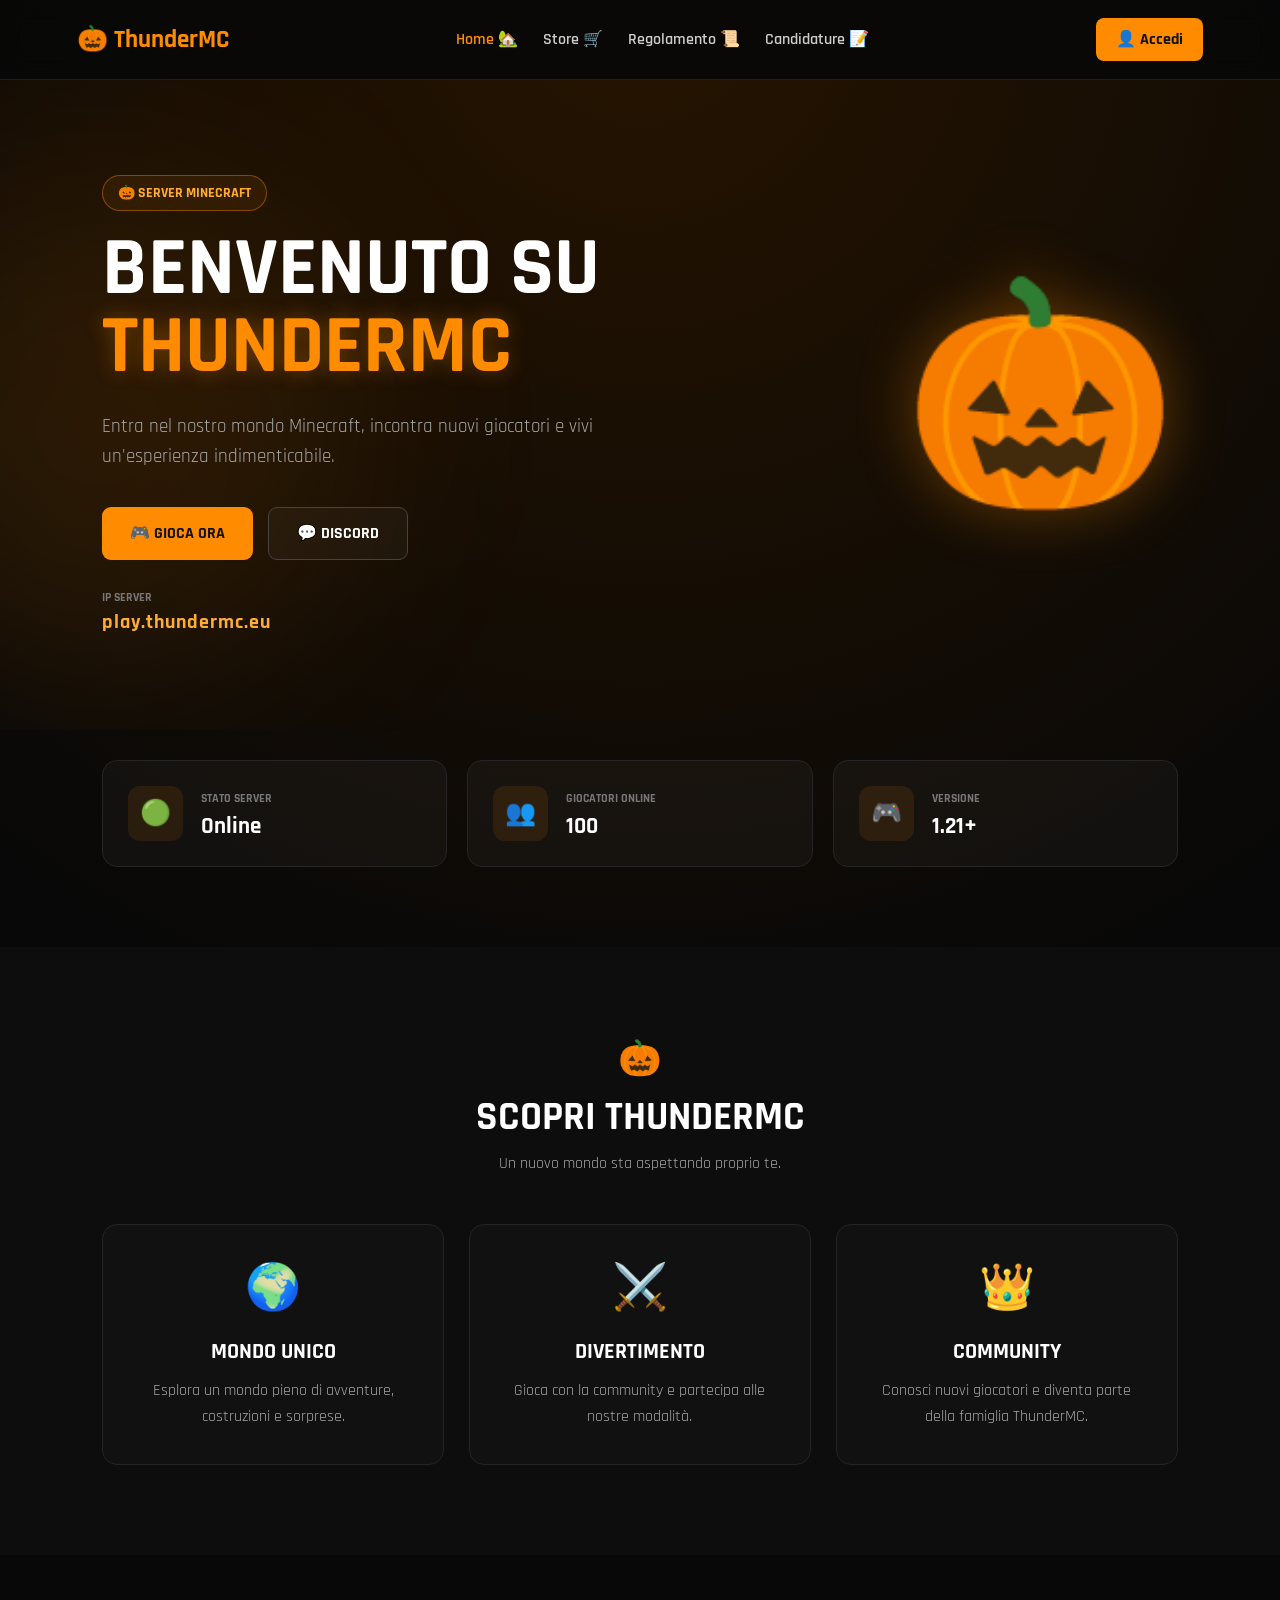
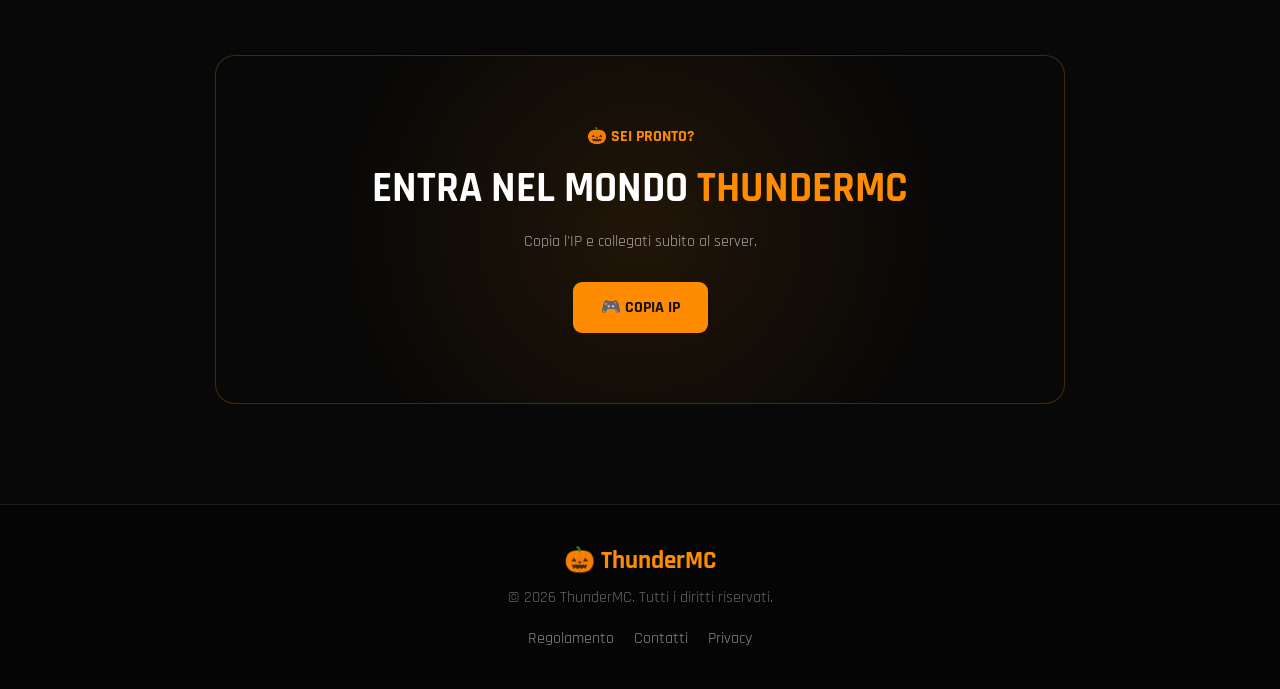
==== index.html @ 4a059ba6 "Add files via upload" ====
<!DOCTYPE html>
<html lang="it">
<head>
    <meta charset="UTF-8">
    <meta name="viewport" content="width=device-width, initial-scale=1.0">

    <title>🎃 ThunderMC — Server Minecraft</title>

    <link rel="stylesheet" href="style.css">
</head>

<body>

    <!-- PARTICELLE -->
    <div class="particles"></div>

    <!-- NAVBAR -->
    <header class="navbar">

        <div class="logo">
            🎃 <span>ThunderMC</span>
        </div>

        <nav>
            <a href="index.html" class="active">Home 🏡</a>
            <a href="shop.html">Store 🛒</a>
            <a href="regolamento.html">Regolamento 📜</a>
            <a href="candidature.html">Candidature 📝</a>
        </nav>

        <a href="login.html" class="login-btn">
            👤 Accedi
        </a>

    </header>


    <!-- HERO -->
    <main>

        <section class="hero">

            <div class="hero-content">

                <div class="badge">
                    🎃 SERVER MINECRAFT
                </div>

                <h1>
                    BENVENUTO SU
                    <span>THUNDERMC</span>
                </h1>

                <p>
                    Entra nel nostro mondo Minecraft, incontra nuovi
                    giocatori e vivi un'esperienza indimenticabile.
                </p>

                <div class="hero-buttons">

                    <button class="primary-btn" onclick="copyIP()">
                        🎮 GIOCA ORA
                    </button>

                    <a
                        href="https://discord.gg/MjshbnTfMN"
                        target="_blank"
                        class="secondary-btn">
                        💬 DISCORD
                    </a>

                </div>

                <div class="server-ip">
                    <span>IP SERVER</span>
                    <strong id="serverIP">
                        play.thundermc.eu
                    </strong>
                </div>

            </div>

            <div class="hero-pumpkin">
                🎃
            </div>

        </section>


        <!-- SERVER STATUS -->
        <section class="status-section">

            <div class="status-card">

                <div class="status-icon">
                    🟢
                </div>

                <div>
                    <span>STATO SERVER</span>
                    <h3>Online</h3>
                </div>

            </div>


            <div class="status-card">

                <div class="status-icon">
                    👥
                </div>

                <div>
                    <span>GIOCATORI ONLINE</span>
                    <h3 id="players">
                        100
                    </h3>
                </div>

            </div>


            <div class="status-card">

                <div class="status-icon">
                    🎮
                </div>

                <div>
                    <span>VERSIONE</span>
                    <h3>1.21+</h3>
                </div>

            </div>

        </section>


        <!-- ABOUT -->
        <section class="about">

            <div class="section-title">
                <span>🎃</span>
                <h2>SCOPRI THUNDERMC</h2>
                <p>
                    Un nuovo mondo sta aspettando proprio te.
                </p>
            </div>


            <div class="features">

                <div class="feature-card">

                    <div class="feature-icon">
                        🌍
                    </div>

                    <h3>MONDO UNICO</h3>

                    <p>
                        Esplora un mondo pieno di avventure,
                        costruzioni e sorprese.
                    </p>

                </div>


                <div class="feature-card">

                    <div class="feature-icon">
                        ⚔️
                    </div>

                    <h3>DIVERTIMENTO</h3>

                    <p>
                        Gioca con la community e partecipa
                        alle nostre modalità.
                    </p>

                </div>


                <div class="feature-card">

                    <div class="feature-icon">
                        👑
                    </div>

                    <h3>COMMUNITY</h3>

                    <p>
                        Conosci nuovi giocatori e diventa
                        parte della famiglia ThunderMC.
                    </p>

                </div>

            </div>

        </section>


        <!-- CTA -->
        <section class="cta">

            <div>

                <span>🎃 SEI PRONTO?</span>

                <h2>
                    ENTRA NEL MONDO
                    <strong>THUNDERMC</strong>
                </h2>

                <p>
                    Copia l'IP e collegati subito al server.
                </p>

                <button class="primary-btn" onclick="copyIP()">
                    🎮 COPIA IP
                </button>

            </div>

        </section>

    </main>


    <!-- FOOTER -->
    <footer>

        <div class="footer-logo">
            🎃 ThunderMC
        </div>

        <p>
            © 2026 ThunderMC. Tutti i diritti riservati.
        </p>

        <div class="footer-links">
            <a href="regolamento.html">Regolamento</a>
            <a href="contatti.html">Contatti</a>
            <a href="privacy.html">Privacy</a>
        </div>

    </footer>


    <script src="script.js"></script>

</body>
</html>
---- style.css ----
@import url('https://fonts.googleapis.com/css2?family=Rajdhani:wght@400;500;600;700&display=swap');

* {
    margin: 0;
    padding: 0;
    box-sizing: border-box;
}

:root {
    --orange: #ff8c00;
    --orange-light: #ffad32;
    --dark: #080808;
    --dark-2: #111111;
    --dark-3: #181818;
    --text: #ffffff;
    --gray: #a5a5a5;
}

body {
    font-family: 'Rajdhani', sans-serif;
    background:
        radial-gradient(circle at top, #261400 0%, #080808 45%);
    color: var(--text);
    min-height: 100vh;
}


/* NAVBAR */

.navbar {
    width: 100%;
    height: 80px;
    padding: 0 6%;
    display: flex;
    align-items: center;
    justify-content: space-between;

    background: rgba(8, 8, 8, 0.92);
    border-bottom: 1px solid rgba(255, 140, 0, 0.15);

    position: sticky;
    top: 0;
    z-index: 100;
    backdrop-filter: blur(12px);
}

.logo {
    font-size: 25px;
    font-weight: 700;
}

.logo span {
    color: var(--orange);
}

nav {
    display: flex;
    gap: 25px;
}

nav a {
    color: #ccc;
    text-decoration: none;
    font-weight: 600;
    transition: 0.3s;
}

nav a:hover,
nav a.active {
    color: var(--orange);
}

.login-btn {
    padding: 11px 20px;
    border-radius: 8px;

    background: var(--orange);
    color: #111;

    text-decoration: none;
    font-weight: 700;

    transition: 0.3s;
}

.login-btn:hover {
    transform: translateY(-2px);
    box-shadow: 0 0 25px rgba(255, 140, 0, 0.4);
}


/* HERO */

.hero {
    min-height: 650px;
    padding: 80px 8%;

    display: flex;
    align-items: center;
    justify-content: space-between;

    position: relative;
    overflow: hidden;
}

.hero::before {
    content: "";
    position: absolute;

    width: 500px;
    height: 500px;

    background: rgba(255, 140, 0, 0.10);
    filter: blur(100px);
    border-radius: 50%;

    left: -150px;
    top: 100px;
}

.hero-content {
    max-width: 700px;
    position: relative;
    z-index: 2;
}

.badge {
    display: inline-block;

    padding: 8px 15px;
    margin-bottom: 20px;

    border: 1px solid rgba(255, 140, 0, 0.4);
    border-radius: 50px;

    color: var(--orange-light);
    background: rgba(255, 140, 0, 0.08);

    font-size: 14px;
    font-weight: 700;
}

.hero h1 {
    font-size: clamp(45px, 7vw, 82px);
    line-height: 0.95;
    font-weight: 700;
}

.hero h1 span {
    color: var(--orange);
    display: block;

    text-shadow:
        0 0 20px rgba(255, 140, 0, 0.35);
}

.hero p {
    margin-top: 25px;
    max-width: 600px;

    color: var(--gray);
    font-size: 19px;
    line-height: 1.6;
}

.hero-buttons {
    display: flex;
    gap: 15px;
    margin-top: 35px;
}

.primary-btn,
.secondary-btn {
    padding: 15px 28px;

    border-radius: 9px;

    font-family: inherit;
    font-size: 16px;
    font-weight: 700;

    text-decoration: none;
    cursor: pointer;

    transition: 0.3s;
}

.primary-btn {
    border: none;
    background: var(--orange);
    color: #111;
}

.primary-btn:hover {
    transform: translateY(-3px);
    box-shadow: 0 10px 35px rgba(255, 140, 0, 0.35);
}

.secondary-btn {
    border: 1px solid #444;
    color: white;
    background: rgba(255,255,255,0.03);
}

.secondary-btn:hover {
    border-color: var(--orange);
    color: var(--orange);
}

.server-ip {
    margin-top: 30px;

    display: flex;
    flex-direction: column;
    gap: 4px;
}

.server-ip span {
    color: #777;
    font-size: 12px;
    font-weight: 700;
}

.server-ip strong {
    color: var(--orange-light);
    font-size: 20px;
    letter-spacing: 1px;
}


/* PUMPKIN */

.hero-pumpkin {
    font-size: 220px;

    filter:
        drop-shadow(0 0 30px rgba(255, 140, 0, 0.35));

    animation: floating 4s ease-in-out infinite;

    user-select: none;
}

@keyframes floating {

    0%, 100% {
        transform: translateY(0);
    }

    50% {
        transform: translateY(-20px);
    }

}


/* STATUS */

.status-section {
    padding: 30px 8% 80px;

    display: grid;
    grid-template-columns:
        repeat(3, 1fr);

    gap: 20px;
}

.status-card {
    padding: 25px;

    background: rgba(255,255,255,0.03);
    border: 1px solid #252525;

    border-radius: 15px;

    display: flex;
    align-items: center;
    gap: 18px;

    transition: 0.3s;
}

.status-card:hover {
    border-color: rgba(255, 140, 0, 0.4);
    transform: translateY(-4px);
}

.status-icon {
    width: 55px;
    height: 55px;

    display: grid;
    place-items: center;

    background: rgba(255, 140, 0, 0.1);
    border-radius: 12px;

    font-size: 25px;
}

.status-card span {
    color: #777;
    font-size: 12px;
    font-weight: 700;
}

.status-card h3 {
    margin-top: 4px;
    font-size: 23px;
}


/* ABOUT */

.about {
    padding: 90px 8%;
    background: #0d0d0d;
}

.section-title {
    text-align: center;
    margin-bottom: 50px;
}

.section-title span {
    font-size: 35px;
}

.section-title h2 {
    margin-top: 10px;
    font-size: 40px;
}

.section-title p {
    margin-top: 10px;
    color: var(--gray);
}


.features {
    display: grid;
    grid-template-columns:
        repeat(3, 1fr);

    gap: 25px;
}

.feature-card {
    padding: 35px;

    text-align: center;

    background: #111;
    border: 1px solid #242424;

    border-radius: 15px;

    transition: 0.3s;
}

.feature-card:hover {
    transform: translateY(-8px);
    border-color: var(--orange);
}

.feature-icon {
    font-size: 45px;
    margin-bottom: 20px;
}

.feature-card h3 {
    font-size: 22px;
    margin-bottom: 12px;
}

.feature-card p {
    color: var(--gray);
    line-height: 1.6;
}


/* CTA */

.cta {
    padding: 100px 8%;
    text-align: center;
}

.cta > div {
    max-width: 850px;
    margin: auto;

    padding: 70px 30px;

    border: 1px solid rgba(255, 140, 0, 0.25);
    border-radius: 20px;

    background:
        radial-gradient(
            circle at center,
            rgba(255,140,0,0.10),
            transparent 70%
        );
}

.cta span {
    color: var(--orange);
    font-weight: 700;
}

.cta h2 {
    margin-top: 15px;
    font-size: 42px;
}

.cta h2 strong {
    color: var(--orange);
}

.cta p {
    color: var(--gray);
    margin: 15px 0 30px;
}


/* FOOTER */

footer {
    padding: 40px 8%;

    background: #050505;

    text-align: center;

    border-top: 1px solid #1c1c1c;
}

.footer-logo {
    font-size: 25px;
    font-weight: 700;
    color: var(--orange);
}

footer p {
    margin-top: 10px;
    color: #666;
}

.footer-links {
    margin-top: 20px;

    display: flex;
    justify-content: center;
    gap: 20px;
}

.footer-links a {
    color: #888;
    text-decoration: none;
}

.footer-links a:hover {
    color: var(--orange);
}


/* MOBILE */

@media (max-width: 900px) {

    .navbar {
        height: auto;
        padding: 20px;
        flex-wrap: wrap;
        gap: 20px;
    }

    nav {
        width: 100%;
        order: 3;

        justify-content: center;
        flex-wrap: wrap;
    }

    .hero {
        padding: 70px 6%;
        text-align: center;
    }

    .hero-content {
        margin: auto;
    }

    .hero-buttons {
        justify-content: center;
        flex-wrap: wrap;
    }

    .hero-pumpkin {
        display: none;
    }

    .server-ip {
        align-items: center;
    }

    .status-section,
    .features {
        grid-template-columns: 1fr;
    }

    .section-title h2,
    .cta h2 {
        font-size: 32px;
    }

}

@media (max-width: 500px) {

    .login-btn {
        display: none;
    }

    nav {
        gap: 12px;
    }

    nav a {
        font-size: 14px;
    }

    .hero h1 {
        font-size: 48px;
    }

}


/* =========================
   🎃 STORE THUNDERMC
========================= */

.categories {
    display: flex;
    justify-content: center;
    align-items: center;
    flex-wrap: wrap;
    gap: 12px;
    margin: 35px auto;
    max-width: 1100px;
}

.category {
    padding: 13px 22px;
    border: 1px solid rgba(255, 140, 0, 0.25);
    border-radius: 12px;
    background: #111;
    color: #aaa;
    font-size: 15px;
    font-weight: 800;
    cursor: pointer;
    transition: .25s;
}

.category:hover {
    color: #fff;
    border-color: #ff8c00;
    transform: translateY(-2px);
}

.category.active {
    background: #ff8c00;
    color: #111;
    border-color: #ff8c00;
    box-shadow: 0 0 20px rgba(255, 140, 0, .25);
}


/* =========================
   🛒 GRIGLIA PRODOTTI
========================= */

.products-grid {
    width: 100%;
    max-width: 1200px;
    margin: 0 auto;
    padding: 20px;

    display: grid;
    grid-template-columns:
        repeat(3, minmax(0, 1fr));

    gap: 22px;
    box-sizing: border-box;
}

.store-product {
    background:
        linear-gradient(
            145deg,
            rgba(25,25,25,.98),
            rgba(10,10,10,.98)
        );

    border: 1px solid rgba(255,140,0,.16);
    border-radius: 20px;

    padding: 28px 22px;
    text-align: center;

    transition:
        transform .25s,
        border-color .25s,
        box-shadow .25s;
}

.store-product:hover {
    transform: translateY(-7px);

    border-color: rgba(255,140,0,.65);

    box-shadow:
        0 15px 35px rgba(0,0,0,.45),
        0 0 25px rgba(255,140,0,.08);
}


/* =========================
   🎃 ICONA
========================= */

.product-icon {
    width: 90px;
    height: 90px;

    margin: 0 auto 18px;

    display: flex;
    align-items: center;
    justify-content: center;

    border-radius: 22px;

    background: rgba(255,140,0,.08);

    border: 1px solid rgba(255,140,0,.15);

    font-size: 48px;

    transition: .25s;
}

.store-product:hover .product-icon {
    transform: scale(1.08) rotate(-2deg);

    background: rgba(255,140,0,.13);
}


/* =========================
   🏷️ NOME
========================= */

.product-name {
    color: #fff;

    font-size: 23px;
    font-weight: 900;

    margin-bottom: 10px;
}


/* =========================
   📝 DESCRIZIONE
========================= */

.product-description {
    min-height: 48px;

    color: #999;

    font-size: 14px;
    line-height: 1.5;

    margin-bottom: 18px;
}


/* =========================
   💰 PREZZO
========================= */

.product-price {
    color: #ff8c00;

    font-size: 25px;
    font-weight: 900;

    margin-bottom: 18px;
}


/* =========================
   🛒 ACQUISTA
========================= */

.buy-button {
    width: 100%;

    padding: 14px;

    border: none;
    border-radius: 11px;

    background: #ff8c00;
    color: #111;

    font-size: 15px;
    font-weight: 900;

    cursor: pointer;

    transition: .25s;
}

.buy-button:hover {
    transform: translateY(-2px);

    box-shadow:
        0 8px 25px rgba(255,140,0,.25);
}


/* =========================
   📱 TELEFONO
========================= */

@media (max-width: 900px) {

    .products-grid {
        grid-template-columns:
            repeat(2, minmax(0, 1fr));
    }

}


@media (max-width: 600px) {

    .categories {
        padding: 0 15px;
        gap: 8px;
    }

    .category {
        flex: 1 1 calc(50% - 8px);
        padding: 12px 8px;
        font-size: 13px;
    }

    .products-grid {
        grid-template-columns: 1fr;
        padding: 15px;
    }

    .store-product {
        padding: 25px 20px;
    }

}
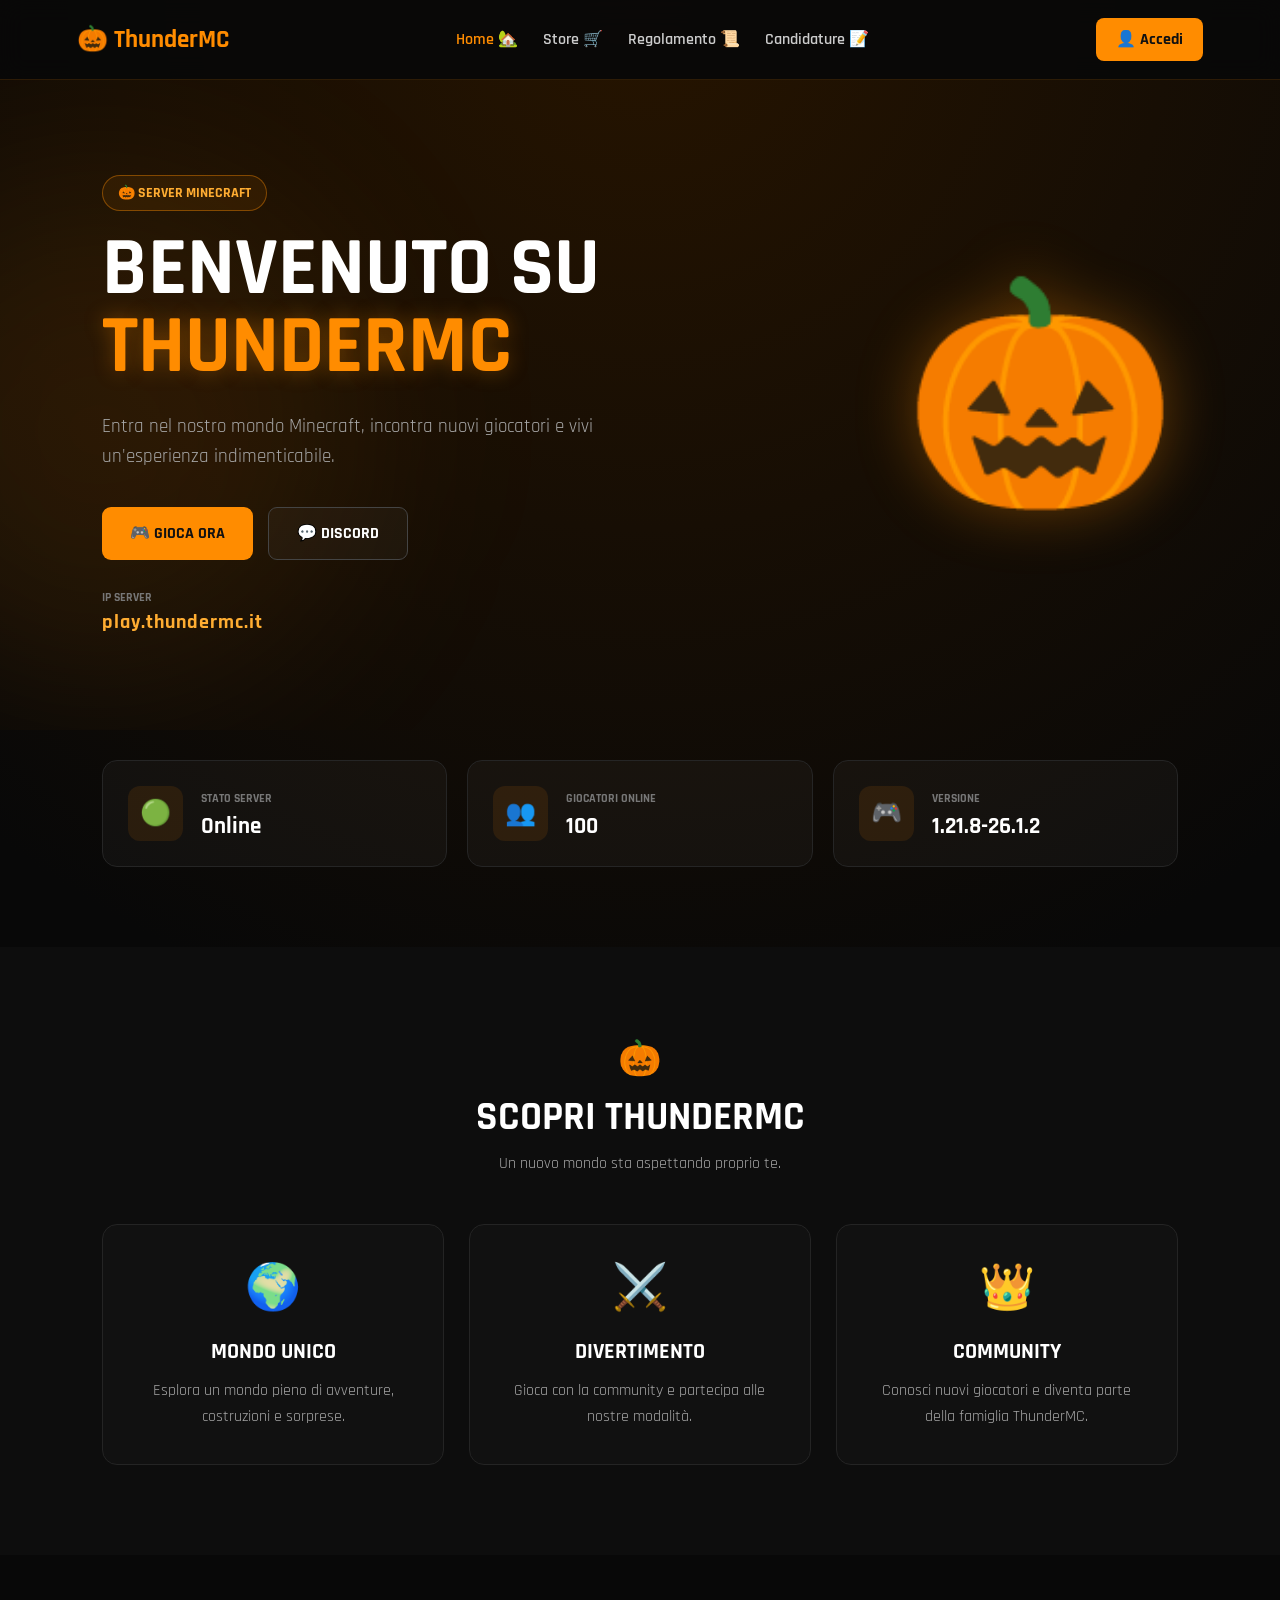
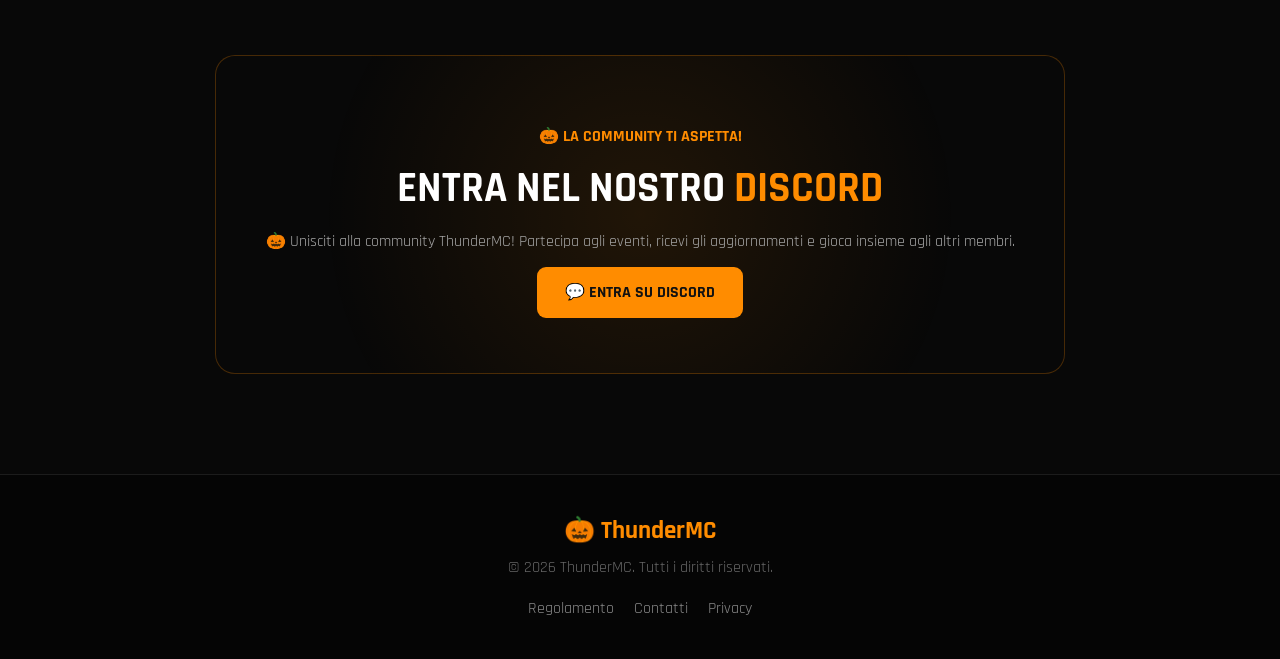
==== commit 76c0594b: "Add files via upload" ====
--- a/index.html
+++ b/index.html
@@ -63,7 +63,7 @@
                     </button>
 
                     <a
-                        href="https://discord.gg/MjshbnTfMN"
+                        href="https://discord.gg/tundermc"
                         target="_blank"
                         class="secondary-btn">
                         💬 DISCORD
@@ -74,7 +74,7 @@
                 <div class="server-ip">
                     <span>IP SERVER</span>
                     <strong id="serverIP">
-                        play.thundermc.eu
+                        play.thundermc.it
                     </strong>
                 </div>
 
@@ -128,7 +128,7 @@
 
                 <div>
                     <span>VERSIONE</span>
-                    <h3>1.21+</h3>
+                    <h3>1.21.8-26.1.2</h3>
                 </div>
 
             </div>
@@ -202,31 +202,36 @@
         </section>
 
 
-        <!-- CTA -->
+        <!-- CTA DISCORD -->
         <section class="cta">
 
-            <div>
-
-                <span>🎃 SEI PRONTO?</span>
-
-                <h2>
-                    ENTRA NEL MONDO
-                    <strong>THUNDERMC</strong>
-                </h2>
-
-                <p>
-                    Copia l'IP e collegati subito al server.
-                </p>
-
-                <button class="primary-btn" onclick="copyIP()">
-                    🎮 COPIA IP
-                </button>
-
-            </div>
-
-        </section>
-
-    </main>
+    <div>
+
+        <span>🎃 LA COMMUNITY TI ASPETTA!</span>
+
+        <h2>
+            ENTRA NEL NOSTRO
+            <strong>DISCORD</strong>
+        </h2>
+
+        <p>
+            🎃 Unisciti alla community ThunderMC!
+            Partecipa agli eventi, ricevi gli aggiornamenti
+            e gioca insieme agli altri membri.
+        </p>
+
+        <a
+            href="https://discord.gg/tundermc"
+            class="primary-btn"
+            target="_blank"
+            rel="noopener noreferrer"
+        >
+            💬 ENTRA SU DISCORD
+        </a>
+
+    </div>
+
+</section>
 
 
     <!-- FOOTER -->
--- a/style.css
+++ b/style.css
@@ -736,6 +736,46 @@
 
 
 /* =========================
+   💙 PAYPAL THUNDERMC
+========================= */
+
+.btn-pay {
+    display: inline-flex;
+    align-items: center;
+    justify-content: center;
+    gap: 8px;
+
+    width: 100%;
+    padding: 14px;
+
+    background: #ffc439;
+    color: #003087;
+
+    border: none;
+    border-radius: 11px;
+
+    font-size: 15px;
+    font-weight: 900;
+
+    text-decoration: none;
+    cursor: pointer;
+
+    transition: .25s;
+}
+
+.btn-pay img {
+    width: 30px;
+    height: 30px;
+    object-fit: contain;
+}
+
+.btn-pay:hover {
+    transform: translateY(-2px);
+    box-shadow: 0 8px 25px rgba(255, 196, 57, .25);
+}
+
+
+/* =========================
    📱 TELEFONO
 ========================= */
 
@@ -772,11 +812,3 @@
     }
 
 }
-
-
-
-
-
-
-
-
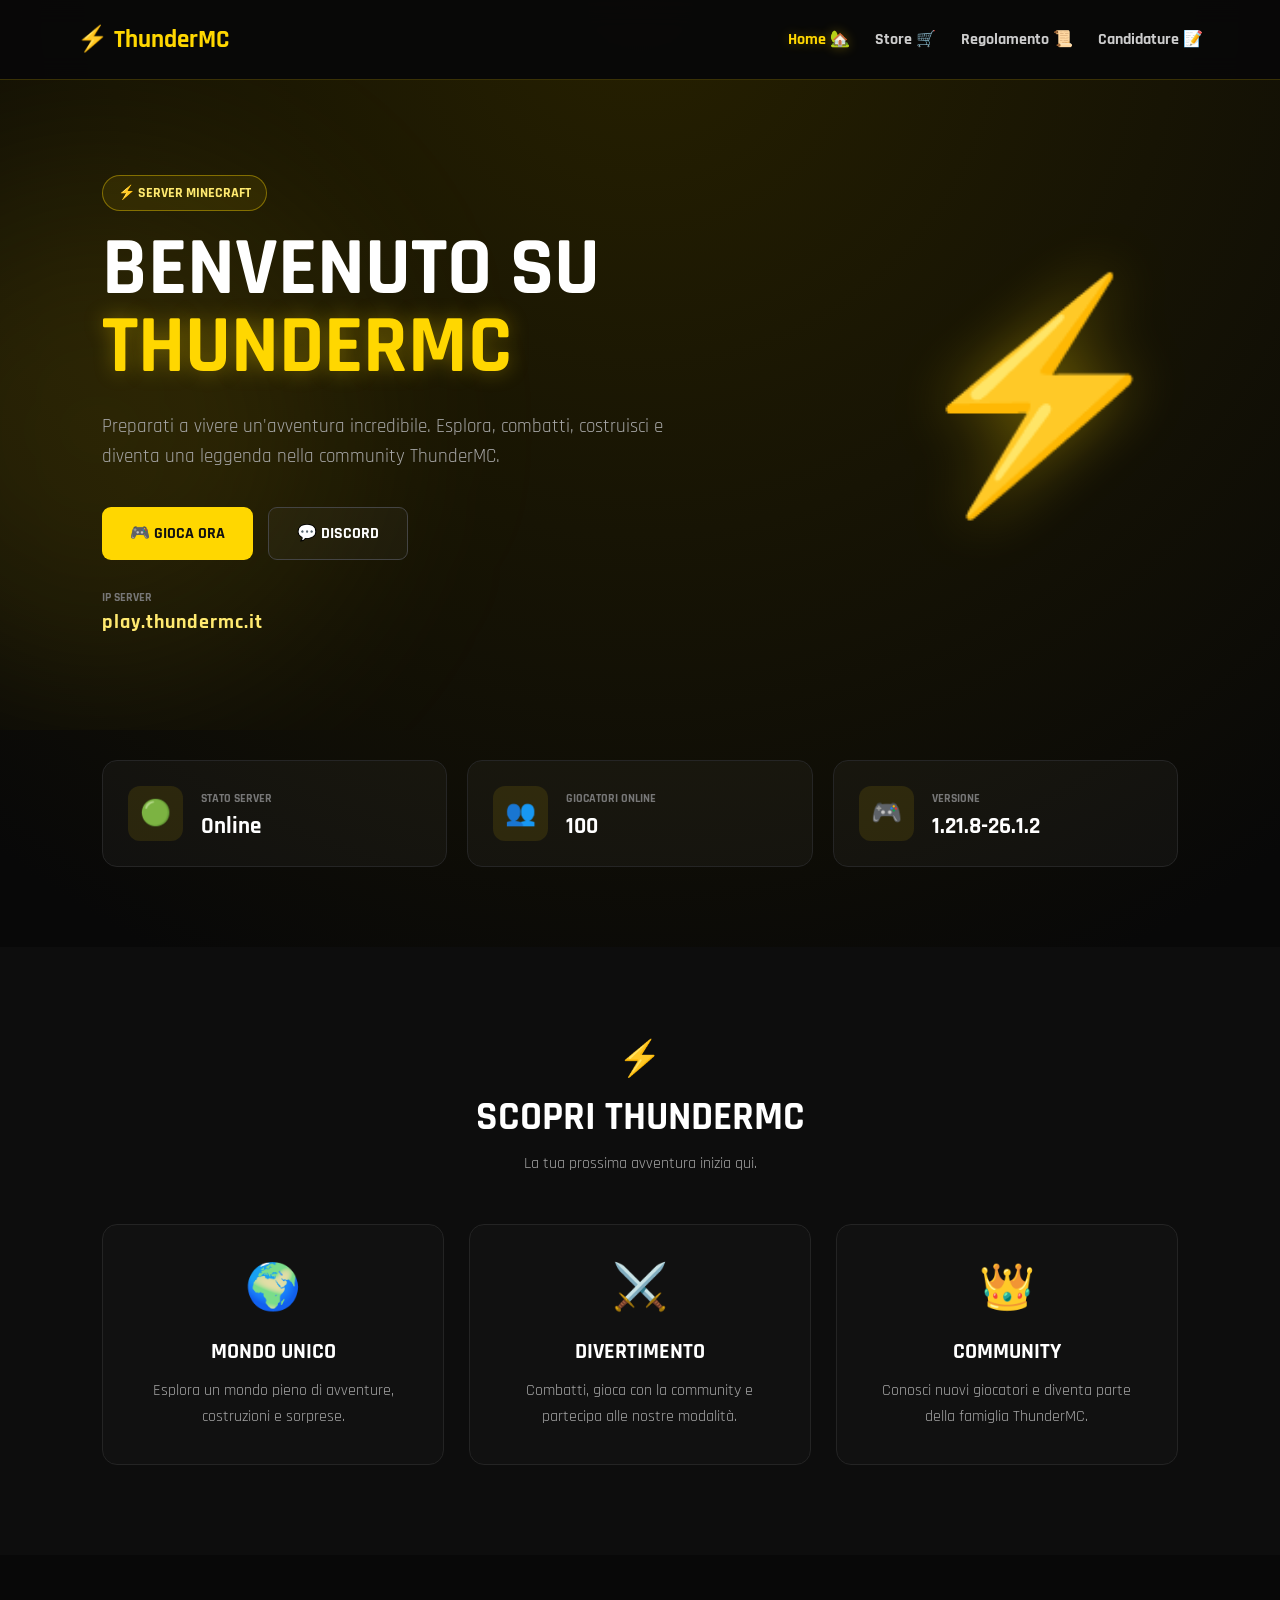
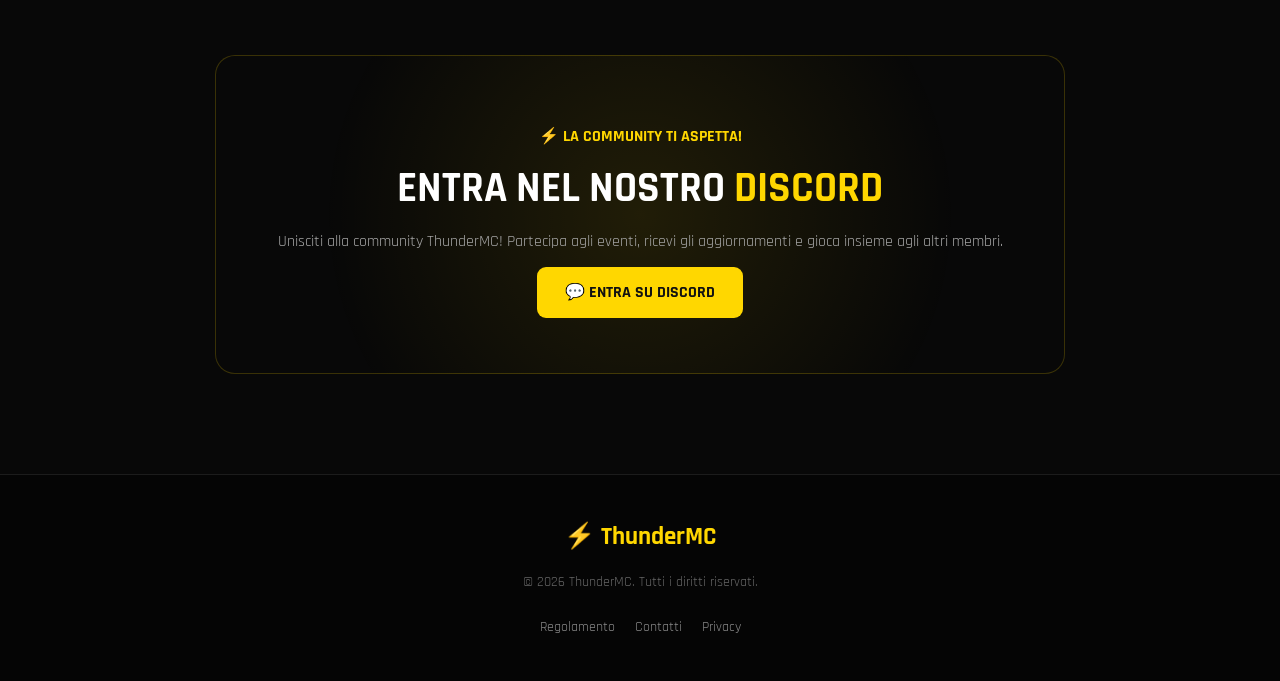
==== commit 47add75c: "Add files via upload" ====
--- a/index.html
+++ b/index.html
@@ -3,8 +3,9 @@
 <head>
     <meta charset="UTF-8">
     <meta name="viewport" content="width=device-width, initial-scale=1.0">
-
-    <title>🎃 ThunderMC — Server Minecraft</title>
+    <meta name="theme-color" content="#090b10">
+
+    <title>⚡ ThunderMC — Server Minecraft</title>
 
     <link rel="stylesheet" href="style.css">
 </head>
@@ -18,7 +19,7 @@
     <header class="navbar">
 
         <div class="logo">
-            🎃 <span>ThunderMC</span>
+            ⚡ <span>ThunderMC</span>
         </div>
 
         <nav>
@@ -28,22 +29,17 @@
             <a href="candidature.html">Candidature 📝</a>
         </nav>
 
-        <a href="login.html" class="login-btn">
-            👤 Accedi
-        </a>
-
     </header>
 
-
-    <!-- HERO -->
     <main>
 
+        <!-- HERO -->
         <section class="hero">
 
             <div class="hero-content">
 
                 <div class="badge">
-                    🎃 SERVER MINECRAFT
+                    ⚡ SERVER MINECRAFT
                 </div>
 
                 <h1>
@@ -52,8 +48,9 @@
                 </h1>
 
                 <p>
-                    Entra nel nostro mondo Minecraft, incontra nuovi
-                    giocatori e vivi un'esperienza indimenticabile.
+                    Preparati a vivere un'avventura incredibile.
+                    Esplora, combatti, costruisci e diventa
+                    una leggenda nella community ThunderMC.
                 </p>
 
                 <div class="hero-buttons">
@@ -63,8 +60,9 @@
                     </button>
 
                     <a
-                        href="https://discord.gg/tundermc"
+                        href="https://discord.gg/thundermc"
                         target="_blank"
+                        rel="noopener noreferrer"
                         class="secondary-btn">
                         💬 DISCORD
                     </a>
@@ -81,20 +79,17 @@
             </div>
 
             <div class="hero-pumpkin">
-                🎃
-            </div>
-
-        </section>
-
+                ⚡
+            </div>
+
+        </section>
 
         <!-- SERVER STATUS -->
         <section class="status-section">
 
             <div class="status-card">
 
-                <div class="status-icon">
-                    🟢
-                </div>
+                <div class="status-icon">🟢</div>
 
                 <div>
                     <span>STATO SERVER</span>
@@ -103,28 +98,20 @@
 
             </div>
 
-
             <div class="status-card">
 
-                <div class="status-icon">
-                    👥
-                </div>
+                <div class="status-icon">👥</div>
 
                 <div>
                     <span>GIOCATORI ONLINE</span>
-                    <h3 id="players">
-                        100
-                    </h3>
-                </div>
-
-            </div>
-
+                    <h3 id="players">100</h3>
+                </div>
+
+            </div>
 
             <div class="status-card">
 
-                <div class="status-icon">
-                    🎮
-                </div>
+                <div class="status-icon">🎮</div>
 
                 <div>
                     <span>VERSIONE</span>
@@ -135,26 +122,26 @@
 
         </section>
 
-
         <!-- ABOUT -->
         <section class="about">
 
             <div class="section-title">
-                <span>🎃</span>
+
+                <span>⚡</span>
+
                 <h2>SCOPRI THUNDERMC</h2>
+
                 <p>
-                    Un nuovo mondo sta aspettando proprio te.
+                    La tua prossima avventura inizia qui.
                 </p>
-            </div>
-
+
+            </div>
 
             <div class="features">
 
                 <div class="feature-card">
 
-                    <div class="feature-icon">
-                        🌍
-                    </div>
+                    <div class="feature-icon">🌍</div>
 
                     <h3>MONDO UNICO</h3>
 
@@ -165,28 +152,22 @@
 
                 </div>
 
-
                 <div class="feature-card">
 
-                    <div class="feature-icon">
-                        ⚔️
-                    </div>
+                    <div class="feature-icon">⚔️</div>
 
                     <h3>DIVERTIMENTO</h3>
 
                     <p>
-                        Gioca con la community e partecipa
-                        alle nostre modalità.
+                        Combatti, gioca con la community
+                        e partecipa alle nostre modalità.
                     </p>
 
                 </div>
 
-
                 <div class="feature-card">
 
-                    <div class="feature-icon">
-                        👑
-                    </div>
+                    <div class="feature-icon">👑</div>
 
                     <h3>COMMUNITY</h3>
 
@@ -201,44 +182,43 @@
 
         </section>
 
-
         <!-- CTA DISCORD -->
         <section class="cta">
 
-    <div>
-
-        <span>🎃 LA COMMUNITY TI ASPETTA!</span>
-
-        <h2>
-            ENTRA NEL NOSTRO
-            <strong>DISCORD</strong>
-        </h2>
-
-        <p>
-            🎃 Unisciti alla community ThunderMC!
-            Partecipa agli eventi, ricevi gli aggiornamenti
-            e gioca insieme agli altri membri.
-        </p>
-
-        <a
-            href="https://discord.gg/tundermc"
-            class="primary-btn"
-            target="_blank"
-            rel="noopener noreferrer"
-        >
-            💬 ENTRA SU DISCORD
-        </a>
-
-    </div>
-
-</section>
-
+            <div>
+
+                <span>⚡ LA COMMUNITY TI ASPETTA!</span>
+
+                <h2>
+                    ENTRA NEL NOSTRO
+                    <strong>DISCORD</strong>
+                </h2>
+
+                <p>
+                    Unisciti alla community ThunderMC!
+                    Partecipa agli eventi, ricevi gli aggiornamenti
+                    e gioca insieme agli altri membri.
+                </p>
+
+                <a
+                    href="https://discord.gg/thundermc"
+                    class="primary-btn"
+                    target="_blank"
+                    rel="noopener noreferrer">
+                    💬 ENTRA SU DISCORD
+                </a>
+
+            </div>
+
+        </section>
+
+    </main>
 
     <!-- FOOTER -->
     <footer>
 
         <div class="footer-logo">
-            🎃 ThunderMC
+            ⚡ ThunderMC
         </div>
 
         <p>
@@ -253,8 +233,8 @@
 
     </footer>
 
-
     <script src="script.js"></script>
 
 </body>
 </html>
+
--- a/style.css
+++ b/style.css
@@ -1,4 +1,24 @@
 @import url('https://fonts.googleapis.com/css2?family=Rajdhani:wght@400;500;600;700&display=swap');
+
+/* =====================================
+   ⚡ THUNDERMC - STILE GIALLO
+===================================== */
+
+:root {
+    --orange: #FFD700;
+    --orange-light: #FFEA70;
+    --gold: #FFC107;
+
+    --dark: #080808;
+    --dark-2: #111111;
+    --dark-3: #181818;
+
+    --text: #ffffff;
+    --gray: #a5a5a5;
+
+    --border: rgba(255, 215, 0, .2);
+    --shadow: 0 15px 40px rgba(0, 0, 0, .4);
+}
 
 * {
     margin: 0;
@@ -6,38 +26,43 @@
     box-sizing: border-box;
 }
 
-:root {
-    --orange: #ff8c00;
-    --orange-light: #ffad32;
-    --dark: #080808;
-    --dark-2: #111111;
-    --dark-3: #181818;
-    --text: #ffffff;
-    --gray: #a5a5a5;
+html {
+    scroll-behavior: smooth;
 }
 
 body {
     font-family: 'Rajdhani', sans-serif;
     background:
-        radial-gradient(circle at top, #261400 0%, #080808 45%);
+        radial-gradient(circle at top, #262000 0%, #080808 45%);
     color: var(--text);
     min-height: 100vh;
 }
 
-
-/* NAVBAR */
+button,
+input,
+select,
+textarea {
+    font-family: inherit;
+}
+
+a {
+    transition: .3s;
+}
+
+/* =====================================
+   ⚡ NAVBAR
+===================================== */
 
 .navbar {
     width: 100%;
-    height: 80px;
-    padding: 0 6%;
+    min-height: 80px;
+    padding: 15px 6%;
     display: flex;
     align-items: center;
     justify-content: space-between;
-
-    background: rgba(8, 8, 8, 0.92);
-    border-bottom: 1px solid rgba(255, 140, 0, 0.15);
-
+    gap: 20px;
+    background: rgba(8, 8, 8, .95);
+    border-bottom: 1px solid var(--border);
     position: sticky;
     top: 0;
     z-index: 100;
@@ -47,6 +72,7 @@
 .logo {
     font-size: 25px;
     font-weight: 700;
+    white-space: nowrap;
 }
 
 .logo span {
@@ -55,50 +81,47 @@
 
 nav {
     display: flex;
+    align-items: center;
     gap: 25px;
 }
 
 nav a {
     color: #ccc;
     text-decoration: none;
-    font-weight: 600;
-    transition: 0.3s;
+    font-size: 16px;
+    font-weight: 700;
 }
 
 nav a:hover,
 nav a.active {
     color: var(--orange);
+    text-shadow: 0 0 12px rgba(255, 215, 0, .3);
 }
 
 .login-btn {
     padding: 11px 20px;
     border-radius: 8px;
-
     background: var(--orange);
     color: #111;
-
     text-decoration: none;
     font-weight: 700;
-
-    transition: 0.3s;
 }
 
 .login-btn:hover {
     transform: translateY(-2px);
-    box-shadow: 0 0 25px rgba(255, 140, 0, 0.4);
-}
-
-
-/* HERO */
+    box-shadow: 0 0 25px rgba(255, 215, 0, .4);
+}
+
+/* =====================================
+   ⚡ HOME - HERO
+===================================== */
 
 .hero {
     min-height: 650px;
     padding: 80px 8%;
-
     display: flex;
     align-items: center;
     justify-content: space-between;
-
     position: relative;
     overflow: hidden;
 }
@@ -106,14 +129,11 @@
 .hero::before {
     content: "";
     position: absolute;
-
     width: 500px;
     height: 500px;
-
-    background: rgba(255, 140, 0, 0.10);
+    background: rgba(255, 215, 0, .1);
     filter: blur(100px);
     border-radius: 50%;
-
     left: -150px;
     top: 100px;
 }
@@ -126,38 +146,31 @@
 
 .badge {
     display: inline-block;
-
     padding: 8px 15px;
     margin-bottom: 20px;
-
-    border: 1px solid rgba(255, 140, 0, 0.4);
+    border: 1px solid rgba(255, 215, 0, .4);
     border-radius: 50px;
-
     color: var(--orange-light);
-    background: rgba(255, 140, 0, 0.08);
-
+    background: rgba(255, 215, 0, .08);
     font-size: 14px;
     font-weight: 700;
 }
 
 .hero h1 {
     font-size: clamp(45px, 7vw, 82px);
-    line-height: 0.95;
+    line-height: .95;
     font-weight: 700;
 }
 
 .hero h1 span {
     color: var(--orange);
     display: block;
-
-    text-shadow:
-        0 0 20px rgba(255, 140, 0, 0.35);
+    text-shadow: 0 0 20px rgba(255, 215, 0, .35);
 }
 
 .hero p {
     margin-top: 25px;
     max-width: 600px;
-
     color: var(--gray);
     font-size: 19px;
     line-height: 1.6;
@@ -172,17 +185,13 @@
 .primary-btn,
 .secondary-btn {
     padding: 15px 28px;
-
     border-radius: 9px;
-
     font-family: inherit;
     font-size: 16px;
     font-weight: 700;
-
     text-decoration: none;
     cursor: pointer;
-
-    transition: 0.3s;
+    transition: .3s;
 }
 
 .primary-btn {
@@ -193,13 +202,13 @@
 
 .primary-btn:hover {
     transform: translateY(-3px);
-    box-shadow: 0 10px 35px rgba(255, 140, 0, 0.35);
+    box-shadow: 0 10px 35px rgba(255, 215, 0, .35);
 }
 
 .secondary-btn {
     border: 1px solid #444;
     color: white;
-    background: rgba(255,255,255,0.03);
+    background: rgba(255, 255, 255, .03);
 }
 
 .secondary-btn:hover {
@@ -209,7 +218,6 @@
 
 .server-ip {
     margin-top: 30px;
-
     display: flex;
     flex-direction: column;
     gap: 4px;
@@ -227,22 +235,18 @@
     letter-spacing: 1px;
 }
 
-
-/* PUMPKIN */
+/* =====================================
+   ⚡ ICONA ANIMATA
+===================================== */
 
 .hero-pumpkin {
     font-size: 220px;
-
-    filter:
-        drop-shadow(0 0 30px rgba(255, 140, 0, 0.35));
-
+    filter: drop-shadow(0 0 30px rgba(255, 215, 0, .35));
     animation: floating 4s ease-in-out infinite;
-
     user-select: none;
 }
 
 @keyframes floating {
-
     0%, 100% {
         transform: translateY(0);
     }
@@ -250,52 +254,42 @@
     50% {
         transform: translateY(-20px);
     }
-
-}
-
-
-/* STATUS */
+}
+
+/* =====================================
+   📊 SERVER STATUS
+===================================== */
 
 .status-section {
     padding: 30px 8% 80px;
-
     display: grid;
-    grid-template-columns:
-        repeat(3, 1fr);
-
+    grid-template-columns: repeat(3, 1fr);
     gap: 20px;
 }
 
 .status-card {
     padding: 25px;
-
-    background: rgba(255,255,255,0.03);
+    background: rgba(255, 255, 255, .03);
     border: 1px solid #252525;
-
     border-radius: 15px;
-
     display: flex;
     align-items: center;
     gap: 18px;
-
-    transition: 0.3s;
+    transition: .3s;
 }
 
 .status-card:hover {
-    border-color: rgba(255, 140, 0, 0.4);
+    border-color: var(--border);
     transform: translateY(-4px);
 }
 
 .status-icon {
     width: 55px;
     height: 55px;
-
     display: grid;
     place-items: center;
-
-    background: rgba(255, 140, 0, 0.1);
+    background: rgba(255, 215, 0, .1);
     border-radius: 12px;
-
     font-size: 25px;
 }
 
@@ -310,8 +304,9 @@
     font-size: 23px;
 }
 
-
-/* ABOUT */
+/* =====================================
+   🏰 ABOUT E FEATURES
+===================================== */
 
 .about {
     padding: 90px 8%;
@@ -337,26 +332,19 @@
     color: var(--gray);
 }
 
-
 .features {
     display: grid;
-    grid-template-columns:
-        repeat(3, 1fr);
-
+    grid-template-columns: repeat(3, 1fr);
     gap: 25px;
 }
 
 .feature-card {
     padding: 35px;
-
     text-align: center;
-
     background: #111;
     border: 1px solid #242424;
-
     border-radius: 15px;
-
-    transition: 0.3s;
+    transition: .3s;
 }
 
 .feature-card:hover {
@@ -379,8 +367,9 @@
     line-height: 1.6;
 }
 
-
-/* CTA */
+/* =====================================
+   ⚡ CALL TO ACTION
+===================================== */
 
 .cta {
     padding: 100px 8%;
@@ -390,18 +379,14 @@
 .cta > div {
     max-width: 850px;
     margin: auto;
-
     padding: 70px 30px;
-
-    border: 1px solid rgba(255, 140, 0, 0.25);
+    border: 1px solid var(--border);
     border-radius: 20px;
-
-    background:
-        radial-gradient(
-            circle at center,
-            rgba(255,140,0,0.10),
-            transparent 70%
-        );
+    background: radial-gradient(
+        circle at center,
+        rgba(255, 215, 0, .1),
+        transparent 70%
+    );
 }
 
 .cta span {
@@ -423,125 +408,9 @@
     margin: 15px 0 30px;
 }
 
-
-/* FOOTER */
-
-footer {
-    padding: 40px 8%;
-
-    background: #050505;
-
-    text-align: center;
-
-    border-top: 1px solid #1c1c1c;
-}
-
-.footer-logo {
-    font-size: 25px;
-    font-weight: 700;
-    color: var(--orange);
-}
-
-footer p {
-    margin-top: 10px;
-    color: #666;
-}
-
-.footer-links {
-    margin-top: 20px;
-
-    display: flex;
-    justify-content: center;
-    gap: 20px;
-}
-
-.footer-links a {
-    color: #888;
-    text-decoration: none;
-}
-
-.footer-links a:hover {
-    color: var(--orange);
-}
-
-
-/* MOBILE */
-
-@media (max-width: 900px) {
-
-    .navbar {
-        height: auto;
-        padding: 20px;
-        flex-wrap: wrap;
-        gap: 20px;
-    }
-
-    nav {
-        width: 100%;
-        order: 3;
-
-        justify-content: center;
-        flex-wrap: wrap;
-    }
-
-    .hero {
-        padding: 70px 6%;
-        text-align: center;
-    }
-
-    .hero-content {
-        margin: auto;
-    }
-
-    .hero-buttons {
-        justify-content: center;
-        flex-wrap: wrap;
-    }
-
-    .hero-pumpkin {
-        display: none;
-    }
-
-    .server-ip {
-        align-items: center;
-    }
-
-    .status-section,
-    .features {
-        grid-template-columns: 1fr;
-    }
-
-    .section-title h2,
-    .cta h2 {
-        font-size: 32px;
-    }
-
-}
-
-@media (max-width: 500px) {
-
-    .login-btn {
-        display: none;
-    }
-
-    nav {
-        gap: 12px;
-    }
-
-    nav a {
-        font-size: 14px;
-    }
-
-    .hero h1 {
-        font-size: 48px;
-    }
-
-}
-
-
-/* =========================
-   🎃 STORE THUNDERMC
-========================= */
+/* =====================================
+   🛒 STORE - CATEGORIE
+===================================== */
 
 .categories {
     display: flex;
@@ -555,7 +424,7 @@
 
 .category {
     padding: 13px 22px;
-    border: 1px solid rgba(255, 140, 0, 0.25);
+    border: 1px solid var(--border);
     border-radius: 12px;
     background: #111;
     color: #aaa;
@@ -567,200 +436,372 @@
 
 .category:hover {
     color: #fff;
-    border-color: #ff8c00;
+    border-color: var(--orange);
     transform: translateY(-2px);
 }
 
 .category.active {
-    background: #ff8c00;
+    background: var(--orange);
     color: #111;
-    border-color: #ff8c00;
-    box-shadow: 0 0 20px rgba(255, 140, 0, .25);
-}
-
-
-/* =========================
-   🛒 GRIGLIA PRODOTTI
-========================= */
+    border-color: var(--orange);
+    box-shadow: 0 0 20px rgba(255, 215, 0, .25);
+}
+
+/* =====================================
+   🎁 GRIGLIA PRODOTTI
+===================================== */
 
 .products-grid {
     width: 100%;
     max-width: 1200px;
     margin: 0 auto;
     padding: 20px;
-
     display: grid;
-    grid-template-columns:
-        repeat(3, minmax(0, 1fr));
-
+    grid-template-columns: repeat(3, minmax(0, 1fr));
     gap: 22px;
-    box-sizing: border-box;
 }
 
 .store-product {
-    background:
-        linear-gradient(
-            145deg,
-            rgba(25,25,25,.98),
-            rgba(10,10,10,.98)
-        );
-
-    border: 1px solid rgba(255,140,0,.16);
+    background: linear-gradient(145deg, #191919, #0a0a0a);
+    border: 1px solid rgba(255, 215, 0, .16);
     border-radius: 20px;
-
     padding: 28px 22px;
     text-align: center;
-
-    transition:
-        transform .25s,
-        border-color .25s,
-        box-shadow .25s;
+    transition: .25s;
 }
 
 .store-product:hover {
     transform: translateY(-7px);
-
-    border-color: rgba(255,140,0,.65);
-
-    box-shadow:
-        0 15px 35px rgba(0,0,0,.45),
-        0 0 25px rgba(255,140,0,.08);
-}
-
-
-/* =========================
-   🎃 ICONA
-========================= */
+    border-color: rgba(255, 215, 0, .65);
+    box-shadow: var(--shadow);
+}
 
 .product-icon {
     width: 90px;
     height: 90px;
-
     margin: 0 auto 18px;
-
     display: flex;
     align-items: center;
     justify-content: center;
-
     border-radius: 22px;
-
-    background: rgba(255,140,0,.08);
-
-    border: 1px solid rgba(255,140,0,.15);
-
+    background: rgba(255, 215, 0, .08);
+    border: 1px solid var(--border);
     font-size: 48px;
-
     transition: .25s;
 }
 
 .store-product:hover .product-icon {
     transform: scale(1.08) rotate(-2deg);
-
-    background: rgba(255,140,0,.13);
-}
-
-
-/* =========================
-   🏷️ NOME
-========================= */
+    background: rgba(255, 215, 0, .13);
+}
 
 .product-name {
     color: #fff;
-
     font-size: 23px;
     font-weight: 900;
-
     margin-bottom: 10px;
 }
-
-
-/* =========================
-   📝 DESCRIZIONE
-========================= */
 
 .product-description {
     min-height: 48px;
-
     color: #999;
-
     font-size: 14px;
     line-height: 1.5;
-
     margin-bottom: 18px;
 }
 
-
-/* =========================
-   💰 PREZZO
-========================= */
-
 .product-price {
-    color: #ff8c00;
-
+    color: var(--orange);
     font-size: 25px;
     font-weight: 900;
-
     margin-bottom: 18px;
 }
-
-
-/* =========================
-   🛒 ACQUISTA
-========================= */
 
 .buy-button {
     width: 100%;
-
     padding: 14px;
-
     border: none;
     border-radius: 11px;
-
-    background: #ff8c00;
+    background: var(--orange);
     color: #111;
-
     font-size: 15px;
     font-weight: 900;
-
     cursor: pointer;
-
     transition: .25s;
 }
 
 .buy-button:hover {
     transform: translateY(-2px);
-
-    box-shadow:
-        0 8px 25px rgba(255,140,0,.25);
-}
-
-
-/* =========================
-   💙 PAYPAL THUNDERMC
-========================= */
-
-.btn-pay {
-    display: inline-flex;
-    align-items: center;
+    box-shadow: 0 8px 25px rgba(255, 215, 0, .25);
+}
+
+/* =====================================
+   💳 PAGAMENTO
+===================================== */
+
+.container {
+    width: min(1050px, 100%);
+    margin: auto;
+    padding: 48px 18px 70px;
+}
+
+.container .hero {
+    min-height: auto;
+    padding: 0;
+    margin-bottom: 40px;
+    display: block;
+    text-align: center;
+    overflow: visible;
+}
+
+.container .hero::before {
+    display: none;
+}
+
+.container .hero h1 {
+    font-size: clamp(32px, 7vw, 52px);
+    margin: 12px 0;
+}
+
+.container .hero h1 span {
+    display: inline;
+}
+
+.container .hero p {
+    margin: auto;
+    max-width: 500px;
+}
+
+.layout {
+    display: grid;
+    grid-template-columns: 1.15fr .85fr;
+    gap: 22px;
+    align-items: start;
+}
+
+.panel {
+    background: linear-gradient(145deg, #191919, #101010);
+    border: 1px solid var(--border);
+    border-radius: 20px;
+    padding: 25px;
+    margin-bottom: 20px;
+    box-shadow: var(--shadow);
+}
+
+.panel-title {
+    display: flex;
+    align-items: center;
+    gap: 10px;
+    font-size: 21px;
+    font-weight: 900;
+    margin: 0 0 22px;
+}
+
+.panel-title span {
+    color: var(--orange);
+}
+
+/* =====================================
+   📦 RIEPILOGO PRODOTTO
+===================================== */
+
+.product {
+    display: flex;
+    align-items: center;
+    gap: 16px;
+    padding: 18px;
+    border: 1px solid #554600;
+    border-radius: 16px;
+    background: radial-gradient(
+        circle at top left,
+        #332b08,
+        #171717 75%
+    );
+}
+
+.product-icon {
+    flex-shrink: 0;
+    width: 76px;
+    height: 76px;
+    display: grid;
+    place-items: center;
+    border-radius: 17px;
+    border: 1px solid #8a7200;
+    background: #211c08;
+    font-size: 43px;
+}
+
+.product-details {
+    flex: 1;
+    min-width: 0;
+}
+
+.product-label {
+    color: var(--orange);
+    font-size: 12px;
+    font-weight: 900;
+    letter-spacing: 2px;
+    margin-bottom: 7px;
+}
+
+.product-name {
+    font-size: 23px;
+    font-weight: 900;
+    overflow-wrap: anywhere;
+}
+
+.product-description {
+    color: var(--gray);
+    font-size: 15px;
+    line-height: 1.6;
+    margin-top: 7px;
+}
+
+.price {
+    color: var(--gold);
+    font-size: 27px;
+    font-weight: 900;
+    margin-top: 15px;
+}
+
+.divider {
+    height: 1px;
+    background: #303030;
+    margin: 22px 0;
+}
+
+.row {
+    display: flex;
+    justify-content: space-between;
+    gap: 15px;
+    margin: 17px 0;
+    font-size: 16px;
+}
+
+.row span {
+    color: var(--gray);
+}
+
+.row strong {
+    text-align: right;
+    overflow-wrap: anywhere;
+}
+
+.total {
+    align-items: center;
+    padding-top: 19px;
+    border-top: 1px solid #393026;
+}
+
+.total span {
+    color: #fff;
+    font-size: 19px;
+    font-weight: 900;
+}
+
+.total strong {
+    color: var(--orange);
+    font-size: 29px;
+}
+
+/* =====================================
+   🟡 STATO PAGAMENTO
+===================================== */
+
+.status {
+    display: flex;
+    align-items: center;
+    gap: 10px;
+    padding: 14px;
+    margin-top: 22px;
+    border-radius: 12px;
+    border: 1px solid #725f0c;
+    background: #2b260a;
+    color: var(--gold);
+    font-size: 14px;
+    font-weight: 900;
+}
+
+.status-dot {
+    width: 9px;
+    height: 9px;
+    flex-shrink: 0;
+    border-radius: 50%;
+    background: var(--gold);
+    box-shadow: 0 0 12px #ffd16680;
+}
+
+.info {
+    color: var(--gray);
+    font-size: 14px;
+    line-height: 1.8;
+    margin: 17px 0 0;
+}
+
+.info strong {
+    color: #ddd;
+}
+
+/* =====================================
+   💙 PAYPAL
+===================================== */
+
+.payment-option {
+    display: flex;
+    align-items: center;
+    gap: 13px;
+    border: 1px solid #333;
+    border-radius: 13px;
+    padding: 15px;
+    background: #111;
+    margin-bottom: 18px;
+}
+
+.paypal-logo {
+    width: 40px;
+    height: 40px;
+    object-fit: contain;
+    flex-shrink: 0;
+}
+
+.payment-option strong {
+    display: block;
+    font-size: 18px;
+}
+
+.payment-option small {
+    display: block;
+    color: var(--gray);
+    margin-top: 5px;
+    line-height: 1.5;
+}
+
+.btn {
+    display: flex;
     justify-content: center;
-    gap: 8px;
-
+    align-items: center;
+    gap: 9px;
     width: 100%;
-    padding: 14px;
-
-    background: #ffc439;
-    color: #003087;
-
-    border: none;
-    border-radius: 11px;
-
+    min-height: 49px;
+    padding: 14px 16px;
+    border-radius: 12px;
+    text-align: center;
+    text-decoration: none;
     font-size: 15px;
     font-weight: 900;
-
-    text-decoration: none;
     cursor: pointer;
-
-    transition: .25s;
+    transition: .2s;
+}
+
+.btn:hover:not(.disabled):not(:disabled) {
+    transform: translateY(-2px);
+    filter: brightness(1.06);
+}
+
+.btn-pay {
+    color: #003087;
+    background: #ffc439;
+    border: 1px solid #f2b928;
 }
 
 .btn-pay img {
@@ -769,27 +810,190 @@
     object-fit: contain;
 }
 
-.btn-pay:hover {
-    transform: translateY(-2px);
-    box-shadow: 0 8px 25px rgba(255, 196, 57, .25);
-}
-
-
-/* =========================
-   📱 TELEFONO
-========================= */
+.btn.disabled {
+    opacity: .4;
+    pointer-events: none;
+    cursor: not-allowed;
+}
+
+.btn-download {
+    color: #17100a;
+    background: linear-gradient(100deg, #FFD700, #FFEA70);
+    border: 0;
+    box-shadow: 0 8px 25px #ffd70025;
+    margin-top: 15px;
+}
+
+.btn-download:disabled {
+    opacity: .4;
+    cursor: not-allowed;
+}
+
+.btn-secondary {
+    color: #eee;
+    background: #1b1b1b;
+    border: 1px solid #383838;
+    margin-top: 10px;
+}
+
+.btn-secondary:hover {
+    border-color: var(--orange);
+    color: var(--orange);
+}
+
+/* =====================================
+   🧾 RICEVUTA
+===================================== */
+
+.receipt-preview {
+    margin-top: 20px;
+    padding: 17px;
+    background: #0b0b0b;
+    border: 1px dashed #8a7200;
+    border-radius: 13px;
+}
+
+.receipt-brand {
+    color: var(--orange);
+    font-weight: 900;
+    font-size: 14px;
+    letter-spacing: 2px;
+}
+
+.receipt-preview p {
+    color: var(--gray);
+    font-size: 14px;
+    line-height: 1.7;
+    margin-bottom: 0;
+}
+
+.receipt-preview strong {
+    color: white;
+}
+
+/* =====================================
+   📜 FOOTER
+===================================== */
+
+footer {
+    padding: 40px 8%;
+    background: #050505;
+    text-align: center;
+    border-top: 1px solid #1c1c1c;
+    color: #777;
+    font-size: 14px;
+    line-height: 1.8;
+}
+
+footer strong {
+    color: var(--orange);
+}
+
+.footer-logo {
+    font-size: 25px;
+    font-weight: 700;
+    color: var(--orange);
+}
+
+footer p {
+    margin-top: 10px;
+    color: #666;
+}
+
+.footer-links {
+    margin-top: 20px;
+    display: flex;
+    justify-content: center;
+    flex-wrap: wrap;
+    gap: 20px;
+}
+
+.footer-links a {
+    color: #888;
+    text-decoration: none;
+}
+
+.footer-links a:hover {
+    color: var(--orange);
+}
+
+/* =====================================
+   📱 RESPONSIVE
+===================================== */
 
 @media (max-width: 900px) {
+    .navbar {
+        min-height: auto;
+        padding: 20px;
+        flex-wrap: wrap;
+        gap: 20px;
+    }
+
+    .navbar nav {
+        width: 100%;
+        order: 3;
+        justify-content: center;
+        flex-wrap: wrap;
+        gap: 15px;
+    }
+
+    .hero {
+        padding: 70px 6%;
+        text-align: center;
+    }
+
+    .hero-content {
+        margin: auto;
+    }
+
+    .hero-buttons {
+        justify-content: center;
+        flex-wrap: wrap;
+    }
+
+    .hero-pumpkin {
+        display: none;
+    }
+
+    .server-ip {
+        align-items: center;
+    }
+
+    .status-section,
+    .features {
+        grid-template-columns: 1fr;
+    }
 
     .products-grid {
-        grid-template-columns:
-            repeat(2, minmax(0, 1fr));
-    }
-
-}
-
+        grid-template-columns: repeat(2, minmax(0, 1fr));
+    }
+
+    .layout {
+        grid-template-columns: 1fr;
+    }
+
+    .section-title h2,
+    .cta h2 {
+        font-size: 32px;
+    }
+}
 
 @media (max-width: 600px) {
+    .navbar nav {
+        gap: 12px;
+    }
+
+    .navbar nav a {
+        font-size: 14px;
+    }
+
+    .login-btn {
+        display: none;
+    }
+
+    .hero h1 {
+        font-size: 48px;
+    }
 
     .categories {
         padding: 0 15px;
@@ -811,4 +1015,49 @@
         padding: 25px 20px;
     }
 
-}
+    .container {
+        padding: 35px 13px 50px;
+    }
+
+    .panel {
+        padding: 19px;
+    }
+
+    .product {
+        padding: 12px;
+        gap: 11px;
+    }
+
+    .product-icon {
+        width: 57px;
+        height: 57px;
+        font-size: 32px;
+    }
+
+    .product-name {
+        font-size: 19px;
+    }
+
+    .price {
+        font-size: 22px;
+    }
+
+    .row {
+        font-size: 14px;
+    }
+}
+
+@media (max-width: 390px) {
+    .navbar nav {
+        gap: 9px;
+    }
+
+    .navbar nav a {
+        font-size: 13px;
+    }
+
+    .hero h1 {
+        font-size: 40px;
+    }
+}
+
